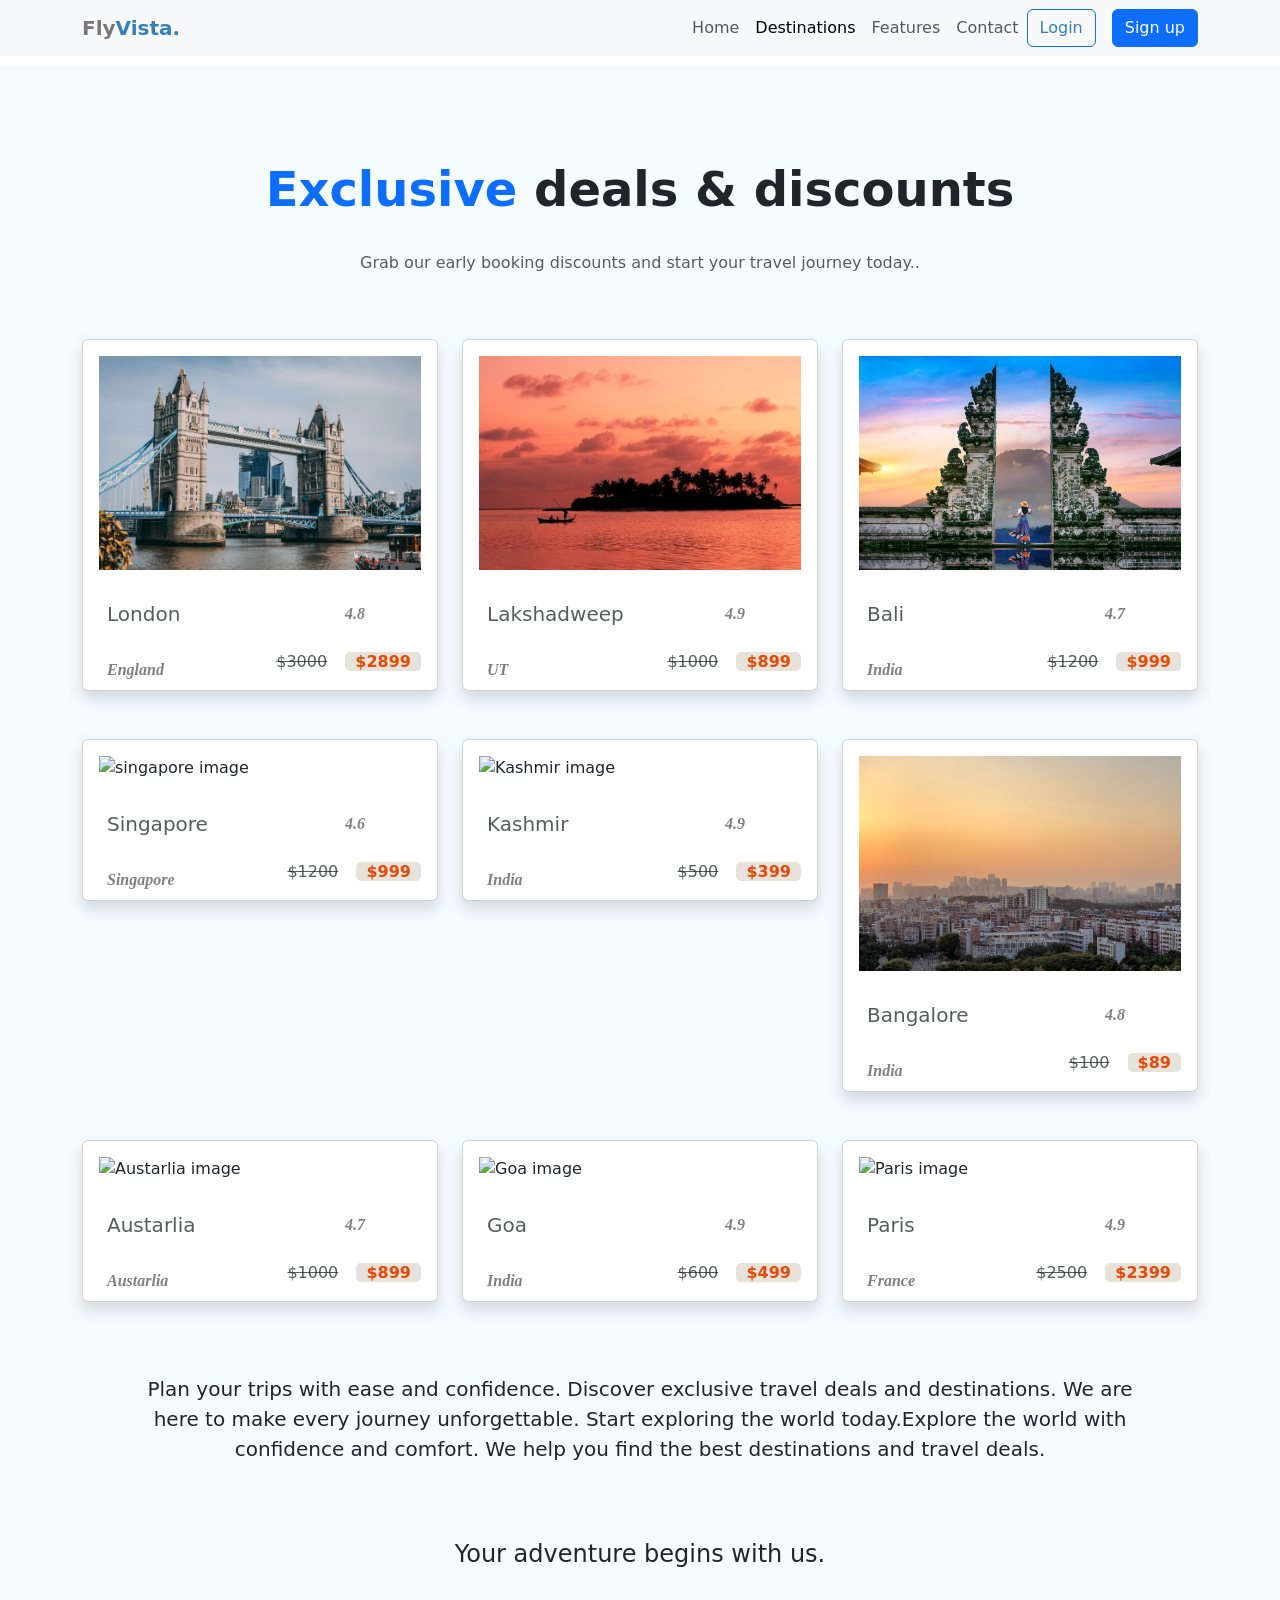
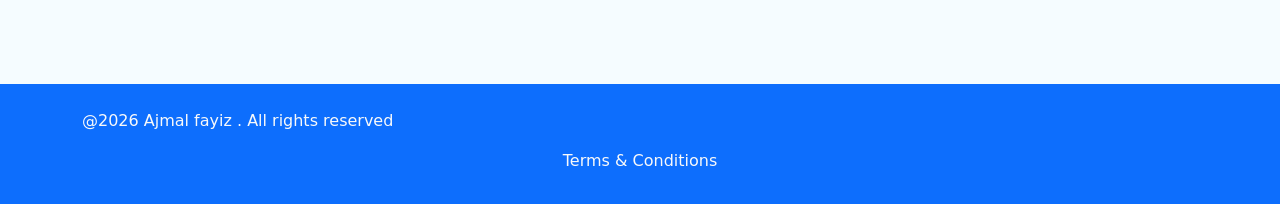
==== destination.html @ 72a9293c "first commit of index.html features.html destination.html contact.html" ====
<!DOCTYPE html>
<html lang="en">

<head>
    <meta charset="UTF-8">
    <meta name="viewport" content="width=device-width, initial-scale=1.0">
    <title>Tourify</title>
    <!-- bootstrap css style -->
    <link href="https://cdn.jsdelivr.net/npm/bootstrap@5.3.8/dist/css/bootstrap.min.css" rel="stylesheet"
        integrity="sha384-sRIl4kxILFvY47J16cr9ZwB07vP4J8+LH7qKQnuqkuIAvNWLzeN8tE5YBujZqJLB" crossorigin="anonymous">

    <!-- icon cdn link -->
    <link rel="stylesheet" href="https://cdnjs.cloudflare.com/ajax/libs/font-awesome/7.0.1/css/all.min.css">

    <!-- custom css style -->
    <link rel="stylesheet" href="css/styles.css">


</head>

<!-- body starts -->

<body>

    <!-- header starts -->

    <header>

        <!-- nav starts -->

        <nav class="navbar navbar-expand-lg bg-body-tertiary">
            <div class="container">
                <a class="nav navbar-brand fw-bold" href="#">Fly<span class="spanNew">Vista.</span></a>
                <button class="navbar-toggler" type="button" data-bs-toggle="collapse"
                    data-bs-target="#navbarSupportedContent" aria-controls="navbarSupportedContent"
                    aria-expanded="false" aria-label="Toggle navigation">
                    <span class="navbar-toggler-icon"></span>
                </button>
                <div class="collapse navbar-collapse" id="navbarSupportedContent">

                    <ul class="navbar-nav ms-auto mb-2 mb-lg-0">
                        <li class="nav-item">
                            <a class="nav-link " aria-current="page" href="index.html">Home</a>
                        </li>
                        <li class="nav-item">
                            <a class="nav-link active" href="destination.html">Destinations</a>
                        </li>
                        <li class="nav-item">
                            <a class="nav-link" href="features.html">Features</a>
                        </li>
                         <li class="nav-item">
                            <a class="nav-link" href="contact.html">Contact</a>
                        </li>
                    </ul>

                    <form class="d-flex gap-3">
                        <button class="btn btn-outline-primary" type="submit"> <a class="login" href="login.html"
                                id="#contact">Login</a> </button>
                        <button class="btn btn-primary" type="submit"><a class="signup" href="signup.html">Sign up</a>
                        </button>

                    </form>
                </div>
            </div>
        </nav>

        <!-- nav ends -->

        <!-- header ends -->
    </header>

    <!-- main starts -->
    <main>

        <!-- section starts -->
        <section class="sec py-5">
            <div class="container py-5">
                <h2 class="display-5 fw-bold text-center nb-5"><span class="text-primary">Exclusive</span> deals & discounts
                </h2>

                <p class="bagde text-muted text-center py-4">Grab our early booking discounts and start your travel
                    journey today..</p>
                <div class="row g-4">
                    <div class="col-12 col-md-6 col-lg-4">
                        <div class="card  shadow mt-lg-4 mt-4">
                            <img src="images/london.jpg" alt="london image" class="card-img-top py-3 px-3  ">
                            <div class="card-body d-flex  justify-content-xl-between px-4 ">
                                <h5 class="card-title bagde  text-muted">London</h5>
                                <div>
                                    <i class="fa-solid fa-star  text-warning d-flex px-5">&ensp; <span
                                            style="color: grey; font-family: 'Times New Roman', Times, serif  ;">4.8</span>
                                    </i>
                                </div>
                            </div>

                            <div
                                class="d-flex col justify-content-between justify-content-md-between justify-content-xl-between justify-content-lg-between pe-3">
                                <i class="fa-solid fa-location-dot text-warning d-flex px-3 pt-2"> &ensp;<span
                                        style="color: grey; font-family: 'Times New Roman', Times, serif;">
                                        England</span></i>
                                <p class="text-muted"><s> $3000</s> &ensp; <span class="sp">$2899</span>
                                </p>
                            </div>

                        </div>
                    </div>

                    <div class="col-12 col-md-6 col-lg-4">
                        <div class="card  shadow mt-lg-4 mt-4">
                            <img src="images/lakshasweep.jpg" alt="lakshasweep image" class="card-img-top py-3 px-3 ">
                            <div class="card-body d-flex justify-content-between justify-content-xl-between px-4 ">
                                <h5 class="card-title bagde  text-muted">Lakshadweep </h5>
                                <div>
                                    <i class="fa-solid fa-star text-warning d-flex px-5">&ensp; <span
                                            style="color: grey; font-family: 'Times New Roman', Times, serif  ;">4.9</span></i>
                                </div>
                            </div>

                            <div
                                class="d-flex col justify-content-between justify-content-md-between justify-content-xl-between justify-content-lg-between pe-3">
                                <i class="fa-solid fa-location-dot text-warning d-flex px-3 pt-2"> &ensp;<span
                                        style="color: grey; font-family: 'Times New Roman', Times, serif;">
                                        UT</span></i>
                                <p class="text-muted"><s> $1000</s> &ensp; <span class="sp">$899</span>
                                </p>
                            </div>

                        </div>
                    </div>

                    <div class="col-12 col-12 col-md-6 col-lg-4">
                        <div class="card  shadow mt-lg-4 mt-4">
                            <img src="images/bali.jpg" alt="bali image" class="card-img-top py-3 px-3">
                            <div class="card-body d-flex justify-content-between justify-content-xl-between px-4 ">
                                <h5 class="card-title bagde  text-muted ">Bali
                                </h5>
                                <div>
                                    <i class="fa-solid fa-star text-warning d-flex px-5">&ensp; <span
                                            style="color: grey; font-family: 'Times New Roman', Times, serif  ;">4.7</span>
                                    </i>
                                </div>
                            </div>

                            <div
                                class="d-flex col justify-content-between justify-content-md-between justify-content-xl-between justify-content-lg-between pe-3">
                                <i class="fa-solid fa-location-dot text-warning d-flex px-3 pt-2"> &ensp;<span
                                        style="color: grey; font-family: 'Times New Roman', Times, serif;">
                                        India</span></i>
                                <p class="text-muted"><s> $1200</s> &ensp; <span class="sp">$999</span>
                                </p>
                            </div>

                        </div>
                    </div>

                    <div class="col-12 col-md-6 col-lg-4">
                        <div class="card  shadow mt-lg-4 mt-4">
                            <img src="images/singapore.jpg" alt="singapore image" class="card-img-top py-3 px-3  ">
                            <div class="card-body d-flex justify-content-between justify-content-xl-between px-4 ">
                                <h5 class="card-title bagde  text-muted">Singapore</h5>
                                <div>
                                    <i class="fa-solid fa-star text-warning d-flex px-5"> &ensp;<span
                                            style="color: grey; font-family: 'Times New Roman', Times, serif  ;">4.6</span></i>
                                </div>
                            </div>

                            <div
                                class="d-flex col justify-content-between justify-content-md-between justify-content-xl-between justify-content-lg-between pe-3">
                                <i class="fa-solid fa-location-dot text-warning d-flex px-3 pt-2"> &ensp;<span
                                        style="color: grey; font-family: 'Times New Roman', Times, serif;">
                                        Singapore</span></i>
                                <p class="text-muted"><s> $1200</s> &ensp; <span class="sp">$999</span>
                                </p>
                            </div>

                        </div>
                    </div>

                    <div class="col-12 col-md-6 col-lg-4">
                        <div class="card  shadow mt-lg-4 mt-4">
                            <img src="https://images.pexels.com/photos/12750077/pexels-photo-12750077.jpeg?cs=srgb&dl=pexels-tauseefkhaliq-12750077.jpg&fm=jpg"
                                alt="Kashmir image" class="card-img-top py-3 px-3  ">
                            <div class="card-body d-flex justify-content-between justify-content-xl-between px-4 ">
                                <h5 class="card-title bagde  text-muted">Kashmir</h5>
                                <div>
                                    <i class="fa-solid fa-star text-warning d-flex px-5">&ensp; <span
                                            style="color: grey; font-family: 'Times New Roman', Times, serif  ;">4.9</span></i>
                                </div>
                            </div>

                            <div
                                class="d-flex col justify-content-between justify-content-md-between justify-content-xl-between justify-content-lg-between pe-3">
                                <i class="fa-solid fa-location-dot text-warning d-flex px-3 pt-2"> &ensp;<span
                                        style="color: grey; font-family: 'Times New Roman', Times, serif;">
                                        India</span></i>
                                <p class="text-muted"><s> $500</s> &ensp; <span class="sp">$399</span>
                                </p>
                            </div>

                        </div>
                    </div>

                    <div class="col-12 col-md-6 col-lg-4">
                        <div class="card  shadow mt-lg-4 mt-4">
                            <img src="images/beautiful.jpg" alt="Bangalore image" class="card-img-top py-3 px-3  ">
                            <div class="card-body d-flex justify-content-between justify-content-xl-between px-4 ">
                                <h5 class="card-title bagde  text-muted">Bangalore</h5>
                                <div>
                                    <i class="fa-solid fa-star text-warning d-flex px-5"> &ensp;<span
                                            style="color: grey; font-family: 'Times New Roman', Times, serif  ;">4.8</span></i>
                                </div>
                            </div>

                            <div
                                class="d-flex col justify-content-between justify-content-md-between justify-content-xl-between justify-content-lg-between pe-3">
                                <i class="fa-solid fa-location-dot text-warning d-flex px-3 pt-2"> &ensp;<span
                                        style="color: grey; font-family: 'Times New Roman', Times, serif;">
                                        India</span></i>
                                <p class="text-muted"><s> $100</s> &ensp; <span class="sp">$89</span>
                                </p>
                            </div>

                        </div>
                    </div>

                    <div class="col-12 col-md-6 col-lg-4">
                        <div class="card  shadow mt-lg-4 mt-4">
                            <img src="images/austarlia.jpg" alt="Austarlia image" class="card-img-top py-3 px-3  ">
                            <div class="card-body d-flex justify-content-between justify-content-xl-between px-4 ">
                                <h5 class="card-title bagde  text-muted">Austarlia</h5>
                                <div>
                                    <i class="fa-solid fa-star text-warning d-flex px-5"> &ensp;<span
                                            style="color: grey; font-family: 'Times New Roman', Times, serif  ;">4.7</span></i>
                                </div>
                            </div>

                            <div
                                class="d-flex col justify-content-between justify-content-md-between justify-content-xl-between justify-content-lg-between pe-3">
                                <i class="fa-solid fa-location-dot text-warning d-flex px-3 pt-2"> &ensp;<span
                                        style="color: grey; font-family: 'Times New Roman', Times, serif;">
                                        Austarlia</span></i>
                                <p class="text-muted"><s> $1000</s> &ensp; <span class="sp">$899</span>
                                </p>
                            </div>

                        </div>
                    </div>

                    <div class="col-12 col-md-6 col-lg-4">
                        <div class="card  shadow mt-lg-4 mt-4">
                            <img src="images/goa.jpg" alt="Goa image" class="card-img-top py-3 px-3  ">
                            <div class="card-body d-flex justify-content-between justify-content-xl-between px-4 ">
                                <h5 class="card-title bagde  text-muted">Goa</h5>
                                <div>
                                    <i class="fa-solid fa-star text-warning d-flex px-5"> &ensp;<span
                                            style="color: grey; font-family: 'Times New Roman', Times, serif  ;">4.9</span></i>
                                </div>
                            </div>

                            <div
                                class="d-flex col justify-content-between justify-content-md-between justify-content-xl-between justify-content-lg-between pe-3">
                                <i class="fa-solid fa-location-dot text-warning d-flex px-3 pt-2"> &ensp;<span
                                        style="color: grey; font-family: 'Times New Roman', Times, serif;">
                                        India</span></i>
                                <p class="text-muted"><s> $600</s> &ensp; <span class="sp">$499</span>
                                </p>
                            </div>

                        </div>
                    </div>

                    <div class="col-12 col-md-6 col-lg-4">
                        <div class="card  shadow mt-lg-4 mt-4">
                            <img src="https://media.istockphoto.com/id/635758088/photo/sunrise-at-the-eiffel-tower-in-paris-along-the-seine.jpg?s=612x612&w=0&k=20&c=rdy3aU1CDyh66mPyR5AAc1yJ0yEameR_v2vOXp2uuMM="
                                alt="Paris image" class="card-img-top py-3 px-3  ">
                            <div class="card-body d-flex justify-content-between justify-content-xl-between px-4 ">
                                <h5 class="card-title bagde  text-muted">Paris</h5>
                                <div>
                                    <i class="fa-solid fa-star text-warning d-flex px-5"> &ensp;<span
                                            style="color: grey; font-family: 'Times New Roman', Times, serif  ;">4.9</span></i>
                                </div>
                            </div>

                            <div
                                class="d-flex col justify-content-between justify-content-md-between justify-content-xl-between justify-content-lg-between pe-3">
                                <i class="fa-solid fa-location-dot text-warning d-flex px-3 pt-2"> &ensp;<span
                                        style="color: grey; font-family: 'Times New Roman', Times, serif;">
                                        France</span></i>
                                <p class="text-muted"><s> $2500</s> &ensp; <span class="sp">$2399</span>
                                </p>
                            </div>

                        </div>
                    </div>
                </div>
                <p class="lead py-4 text-center m-5">Plan your trips with ease and confidence.
                    Discover exclusive travel deals and destinations.
                    We are here to make every journey unforgettable.
                    Start exploring the world today.Explore the world with confidence and comfort.
                    We help you find the best destinations and travel deals.
                </p>

                <p class="fs-4 text-center">Your adventure begins with us.</p>
            </div>



            </div>
            </div>
        </section>

        <!-- section ends -->


        <!-- main ends -->
    </main>

    <!-- footer starts -->

    <footer class="bg-primary text-light d-flex align-items-center ">
        <div class="container">
            <div class="row ">
                <div class="col-md-6 text-center text-md-start mb-3 mb-md-0">
                    <p class="para1">@2026 Ajmal fayiz . All rights reserved</p>
                </div>
                <div class="col-md-6 text-center text-md-end ">
                    <a href="https://github.com/Ajmalfayiz" target="_blank" class="text-light me-3 fs-4 "><i
                            class="fa-brands fa-github"></i></a>
                    <a href="https://www.linkedin.com/in/ajmalfayiz/" target="_blank" class="text-light me-3 fs-4 "><i
                            class="fa-brands fa-linkedin"></i></a>
                    <a href="https://x.com/ajmal___aju_" target="_blank" class="text-light me-3 fs-4 "><i
                            class="fa-brands fa-x-twitter"></i></a>
                </div>
                <div>
                    <p class="d-flex justify-content-center  text-light">Terms & Conditions</p>
                </div>
            </div>

        </div>
    </footer>

    <!-- footer ends -->


    <!-- bootsrap script -->
    <script src="https://cdn.jsdelivr.net/npm/bootstrap@5.3.8/dist/js/bootstrap.bundle.min.js"
        integrity="sha384-FKyoEForCGlyvwx9Hj09JcYn3nv7wiPVlz7YYwJrWVcXK/BmnVDxM+D2scQbITxI"
        crossorigin="anonymous"></script>

</body>

<!-- body ends -->

</html>
---- css/styles.css ----
* {
    margin: 0;
    padding: 0;
    box-sizing: border-box;
}

.nav {
    color: #7c7676;
}

.navbar {
    position: fixed;
    top: 0;
    left: 0;
    width: 100%;
    z-index: 2;
}

main {
    margin-top: 65px;
    background-color: #F5FCFF;
}

.spanNew {
    color: #3580b8;
}

.form-select {
    border: 1px solid #3580b8;
    width: 180px;
    margin-top: 15px;
}

.signupDiv{
background-color: white;
}

placeholder {
    font-size: small;
}

footer {
    height: 120px;
    padding-top: 10px;
}

.cards {
    width: 200px;
    height: 200px;
}

.card-titles{
    padding-top: 10px;
}

.icons {
    width: 40px;
    height: 40px;
    position: relative;
    left: 10px;
    top: 10px;
}

.s-m-icon{
    width: 25px;
    height: 25px;
}


.small-div{
    padding: 10px;
}


.sp{
border-radius: 5px;
color: rgb(231, 74, 7);;
background-color:rgb(231, 227, 218); 
width: 50px;
padding: 0 10px 0 10px;
}

.login{
    text-decoration: none;
    color:#3580b8; 
}

.signup{
    text-decoration: none;
    color: #fff;

}

.signupBtn a{
        text-decoration: none;
}

.forgot-link{
   text-decoration: none; 
   color: #01418b;
}

/* .card:hover{
transform:translateY(-30px) ;
} */

span{
    font-weight: bold;
}
/* media query */

@media(min-width:320px) and (max-width:767px) {
    .sm-div {
        background-color: white;
        height: 603px;
        width: 95%;
        padding-bottom: 20px;
        align-items: center;
        border-radius: 10px;

    }

    .card-ico {
        width: 98%;
        height: 180px;
        padding-bottom: 20px;

    }

    .card-text{
        font-size: medium;
    }

}

@media(min-width:320px) and (max-width:767px) {
    .small-div {
        background-color: white;
        height: 500px;
        width: 85%;
        padding: 30px;
        align-items: center;
        border-radius: 20px;
    
    }

}
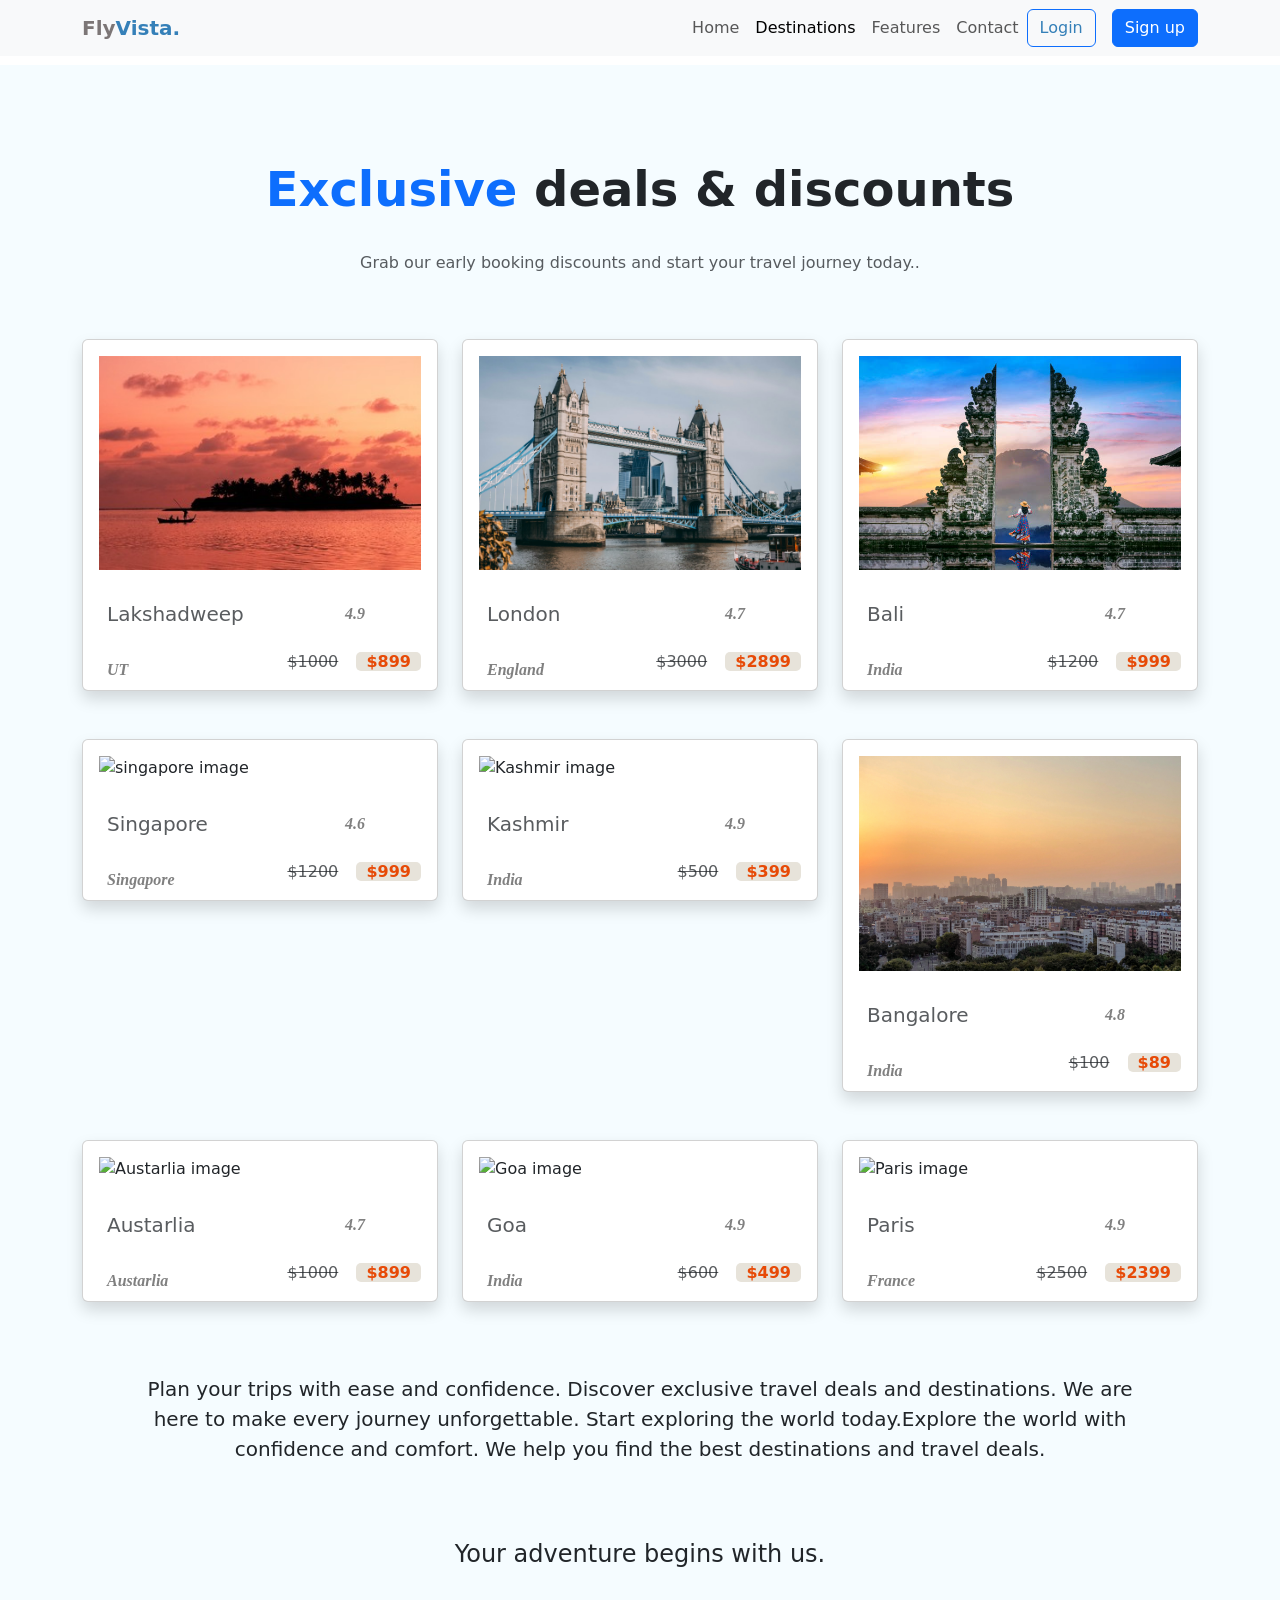
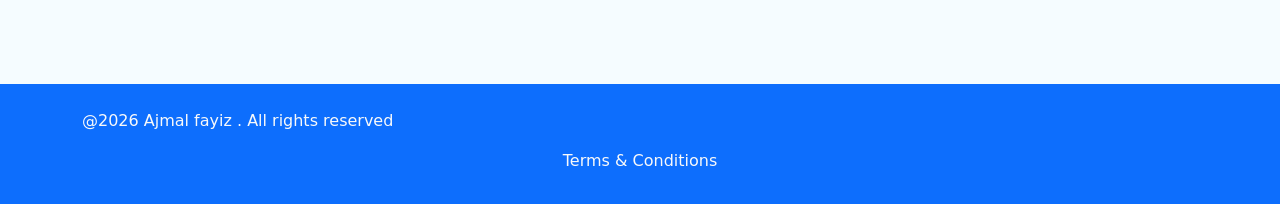
==== commit 6283aa04: "commit destination.html" ====
--- a/destination.html
+++ b/destination.html
@@ -48,7 +48,7 @@
                         <li class="nav-item">
                             <a class="nav-link" href="features.html">Features</a>
                         </li>
-                         <li class="nav-item">
+                        <li class="nav-item">
                             <a class="nav-link" href="contact.html">Contact</a>
                         </li>
                     </ul>
@@ -75,35 +75,16 @@
         <!-- section starts -->
         <section class="sec py-5">
             <div class="container py-5">
-                <h2 class="display-5 fw-bold text-center nb-5"><span class="text-primary">Exclusive</span> deals & discounts
+                <h2 class="display-5 fw-bold text-center nb-5"><span class="text-primary">Exclusive</span> deals &
+                    discounts
                 </h2>
 
                 <p class="bagde text-muted text-center py-4">Grab our early booking discounts and start your travel
-                    journey today..</p>
+                    journey today..
+                </p>
+
                 <div class="row g-4">
-                    <div class="col-12 col-md-6 col-lg-4">
-                        <div class="card  shadow mt-lg-4 mt-4">
-                            <img src="images/london.jpg" alt="london image" class="card-img-top py-3 px-3  ">
-                            <div class="card-body d-flex  justify-content-xl-between px-4 ">
-                                <h5 class="card-title bagde  text-muted">London</h5>
-                                <div>
-                                    <i class="fa-solid fa-star  text-warning d-flex px-5">&ensp; <span
-                                            style="color: grey; font-family: 'Times New Roman', Times, serif  ;">4.8</span>
-                                    </i>
-                                </div>
-                            </div>
-
-                            <div
-                                class="d-flex col justify-content-between justify-content-md-between justify-content-xl-between justify-content-lg-between pe-3">
-                                <i class="fa-solid fa-location-dot text-warning d-flex px-3 pt-2"> &ensp;<span
-                                        style="color: grey; font-family: 'Times New Roman', Times, serif;">
-                                        England</span></i>
-                                <p class="text-muted"><s> $3000</s> &ensp; <span class="sp">$2899</span>
-                                </p>
-                            </div>
-
-                        </div>
-                    </div>
+                   
 
                     <div class="col-12 col-md-6 col-lg-4">
                         <div class="card  shadow mt-lg-4 mt-4">
@@ -128,12 +109,11 @@
                         </div>
                     </div>
 
-                    <div class="col-12 col-12 col-md-6 col-lg-4">
-                        <div class="card  shadow mt-lg-4 mt-4">
-                            <img src="images/bali.jpg" alt="bali image" class="card-img-top py-3 px-3">
-                            <div class="card-body d-flex justify-content-between justify-content-xl-between px-4 ">
-                                <h5 class="card-title bagde  text-muted ">Bali
-                                </h5>
+                     <div class="col-12 col-md-6 col-lg-4">
+                        <div class="card  shadow mt-lg-4 mt-4">
+                            <img src="images/london.jpg" alt="london image" class="card-img-top py-3 px-3  ">
+                            <div class="card-body d-flex justify-content-between justify-content-xl-between px-4 ">
+                                <h5 class="card-title bagde  text-muted">London</h5>
                                 <div>
                                     <i class="fa-solid fa-star text-warning d-flex px-5">&ensp; <span
                                             style="color: grey; font-family: 'Times New Roman', Times, serif  ;">4.7</span>
@@ -141,6 +121,30 @@
                                 </div>
                             </div>
 
+                            <div class="d-flex col justify-content-between justify-content-md-between justify-content-xl-between justify-content-lg-between pe-3">
+                                <i class="fa-solid fa-location-dot text-warning d-flex px-3 pt-2"> &ensp;<span
+                                        style="color: grey; font-family: 'Times New Roman', Times, serif;">
+                                        England</span></i>
+                                <p class="text-muted"><s> $3000</s> &ensp; <span class="sp">$2899</span>
+                                </p>
+                            </div>
+
+                        </div>
+                    </div>
+
+                    <div class="col-12 col-12 col-md-6 col-lg-4">
+                        <div class="card  shadow mt-lg-4 mt-4">
+                            <img src="images/bali.jpg" alt="bali image" class="card-img-top py-3 px-3">
+                            <div class="card-body d-flex justify-content-between justify-content-xl-between px-4 ">
+                                <h5 class="card-title bagde  text-muted ">Bali
+                                </h5>
+                                <div>
+                                    <i class="fa-solid fa-star text-warning d-flex px-5">&ensp; <span
+                                            style="color: grey; font-family: 'Times New Roman', Times, serif  ;">4.7</span>
+                                    </i>
+                                </div>
+                            </div>
+
                             <div
                                 class="d-flex col justify-content-between justify-content-md-between justify-content-xl-between justify-content-lg-between pe-3">
                                 <i class="fa-solid fa-location-dot text-warning d-flex px-3 pt-2"> &ensp;<span
@@ -293,6 +297,7 @@
                         </div>
                     </div>
                 </div>
+
                 <p class="lead py-4 text-center m-5">Plan your trips with ease and confidence.
                     Discover exclusive travel deals and destinations.
                     We are here to make every journey unforgettable.
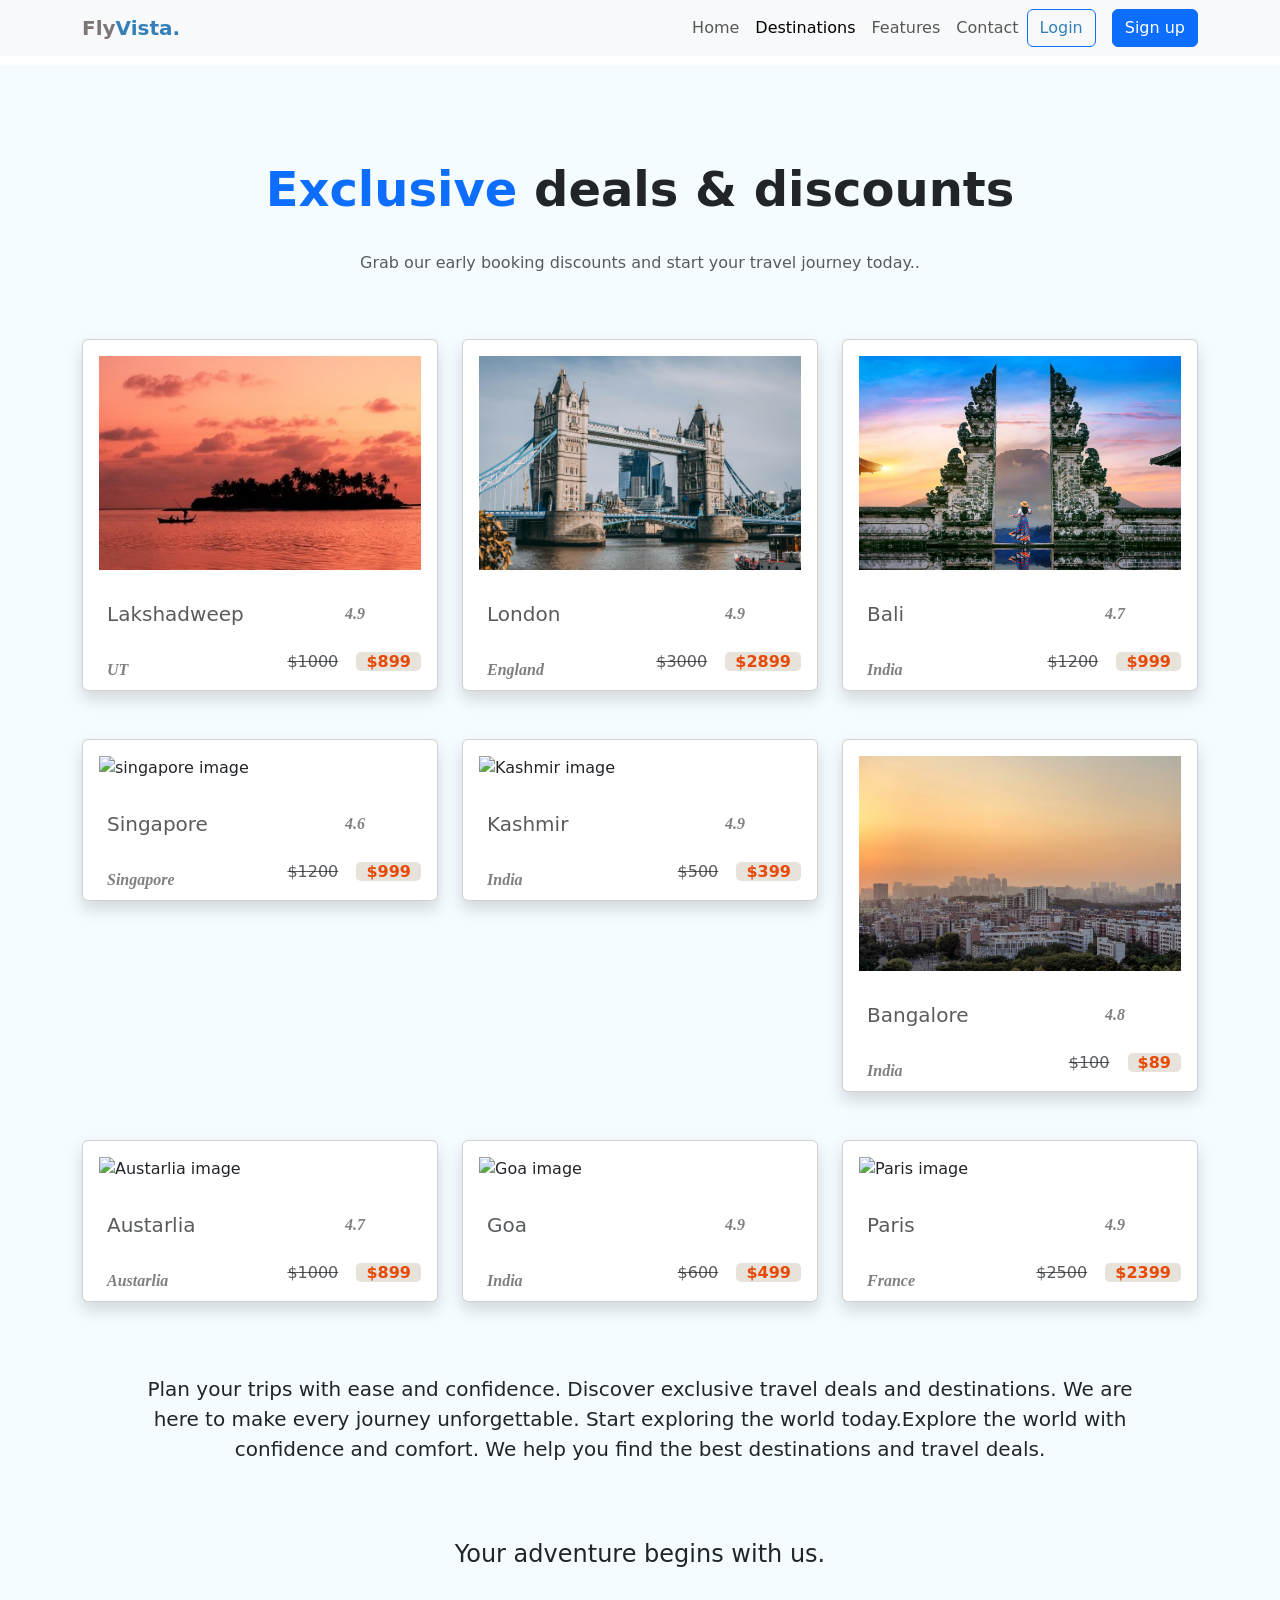
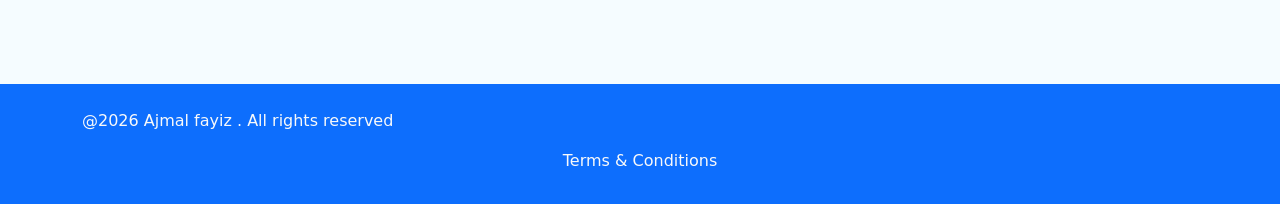
==== commit 200a2ba0: "commit destination.html" ====
--- a/destination.html
+++ b/destination.html
@@ -116,7 +116,7 @@
                                 <h5 class="card-title bagde  text-muted">London</h5>
                                 <div>
                                     <i class="fa-solid fa-star text-warning d-flex px-5">&ensp; <span
-                                            style="color: grey; font-family: 'Times New Roman', Times, serif  ;">4.7</span>
+                                            style="color: grey; font-family: 'Times New Roman', Times, serif  ;">4.9</span>
                                     </i>
                                 </div>
                             </div>
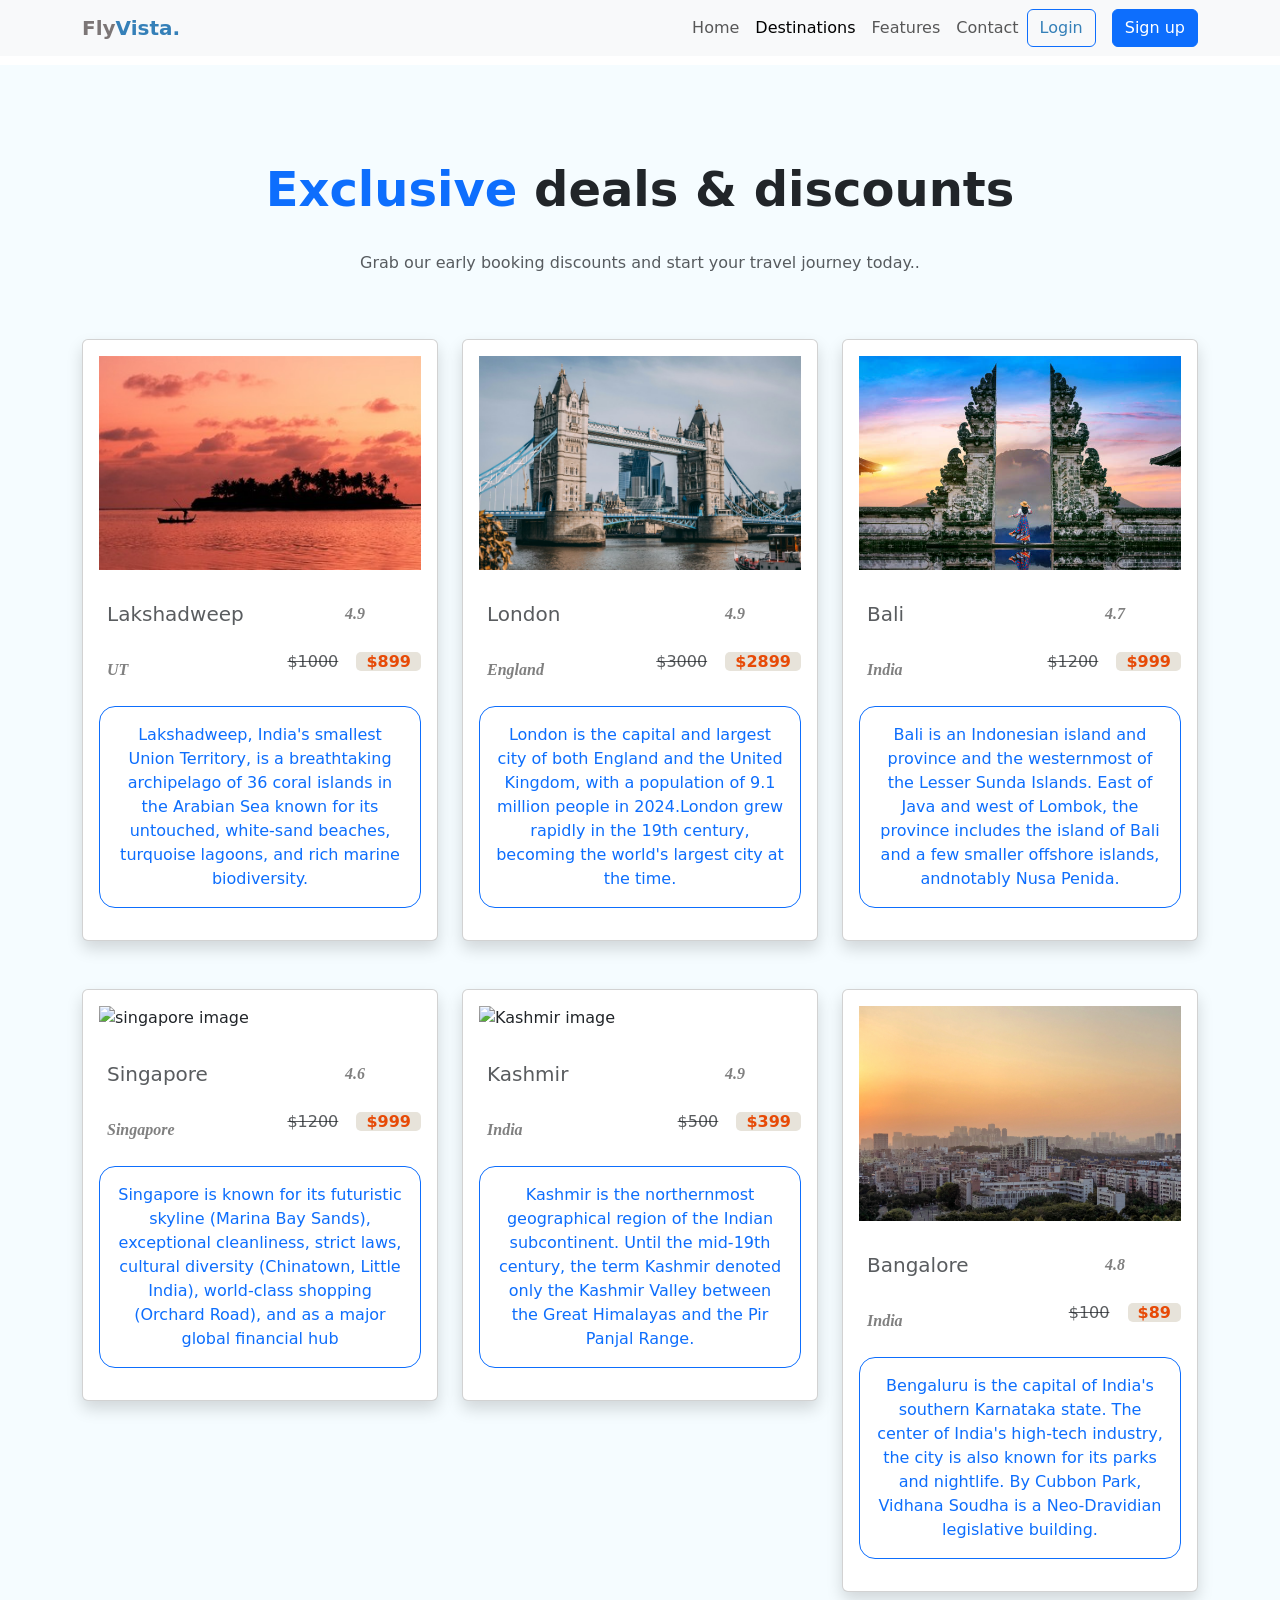
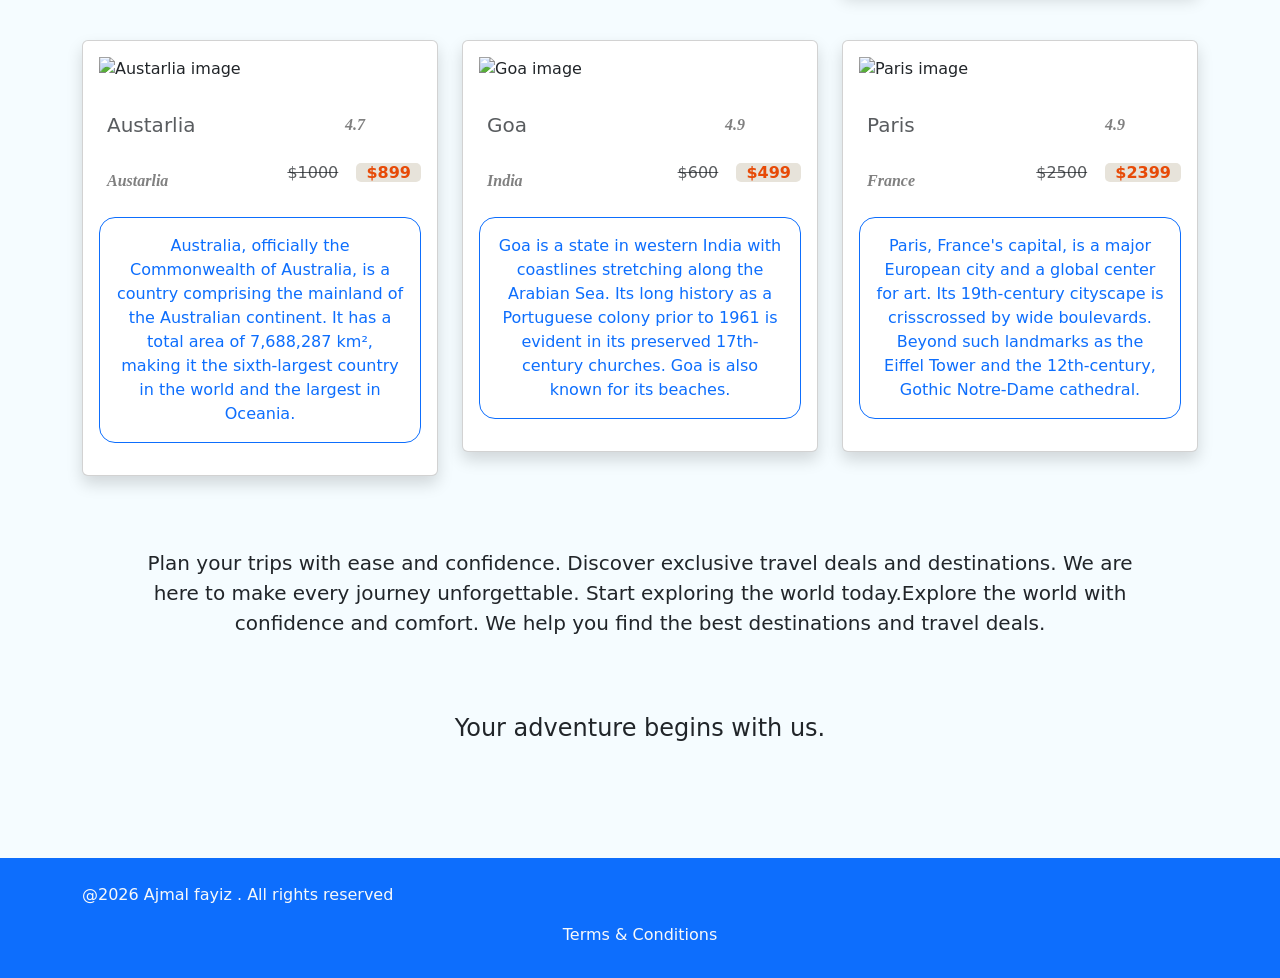
==== commit 26ff7f08: "final commit on destination.html" ====
--- a/destination.html
+++ b/destination.html
@@ -84,7 +84,7 @@
                 </p>
 
                 <div class="row g-4">
-                   
+
 
                     <div class="col-12 col-md-6 col-lg-4">
                         <div class="card  shadow mt-lg-4 mt-4">
@@ -95,6 +95,7 @@
                                     <i class="fa-solid fa-star text-warning d-flex px-5">&ensp; <span
                                             style="color: grey; font-family: 'Times New Roman', Times, serif  ;">4.9</span></i>
                                 </div>
+
                             </div>
 
                             <div
@@ -105,11 +106,18 @@
                                 <p class="text-muted"><s> $1000</s> &ensp; <span class="sp">$899</span>
                                 </p>
                             </div>
-
-                        </div>
-                    </div>
-
-                     <div class="col-12 col-md-6 col-lg-4">
+                            <div class="p-3">
+                                <p class="text-center border border-primary text-primary rounded-4  p-3 lead fs-6">Lakshadweep, India's smallest
+                                    Union Territory, is a
+                                    breathtaking archipelago of 36
+                                    coral islands in the Arabian Sea known for its untouched, white-sand beaches,
+                                    turquoise
+                                    lagoons, and rich marine biodiversity. </p>
+                            </div>
+                        </div>
+                    </div>
+
+                    <div class="col-12 col-md-6 col-lg-4">
                         <div class="card  shadow mt-lg-4 mt-4">
                             <img src="images/london.jpg" alt="london image" class="card-img-top py-3 px-3  ">
                             <div class="card-body d-flex justify-content-between justify-content-xl-between px-4 ">
@@ -121,14 +129,17 @@
                                 </div>
                             </div>
 
-                            <div class="d-flex col justify-content-between justify-content-md-between justify-content-xl-between justify-content-lg-between pe-3">
+                            <div
+                                class="d-flex col justify-content-between justify-content-md-between justify-content-xl-between justify-content-lg-between pe-3">
                                 <i class="fa-solid fa-location-dot text-warning d-flex px-3 pt-2"> &ensp;<span
                                         style="color: grey; font-family: 'Times New Roman', Times, serif;">
                                         England</span></i>
                                 <p class="text-muted"><s> $3000</s> &ensp; <span class="sp">$2899</span>
                                 </p>
                             </div>
-
+<div class="p-3">
+                                <p class="text-center border border-primary text-primary rounded-4  p-3 lead fs-6">London is the capital and largest city of both England and the United Kingdom, with a population of 9.1 million people in 2024.London grew rapidly in the 19th century, becoming the world's largest city at the time. </p>
+                            </div>
                         </div>
                     </div>
 
@@ -153,7 +164,9 @@
                                 <p class="text-muted"><s> $1200</s> &ensp; <span class="sp">$999</span>
                                 </p>
                             </div>
-
+<div class="p-3">
+                                <p class="text-center border border-primary text-primary rounded-4  p-3 lead fs-6">Bali is an Indonesian island and province and the westernmost of the Lesser Sunda Islands. East of Java and west of Lombok, the province includes the island of Bali and a few smaller offshore islands, andnotably Nusa Penida.</p>
+                            </div>
                         </div>
                     </div>
 
@@ -176,7 +189,9 @@
                                 <p class="text-muted"><s> $1200</s> &ensp; <span class="sp">$999</span>
                                 </p>
                             </div>
-
+<div class="p-3">
+                                <p class="text-center border border-primary text-primary rounded-4  p-3 lead fs-6">Singapore is known for its futuristic skyline (Marina Bay Sands), exceptional cleanliness, strict laws, cultural diversity (Chinatown, Little India), world-class shopping (Orchard Road), and as a major global financial hub</p>
+                            </div>
                         </div>
                     </div>
 
@@ -200,7 +215,9 @@
                                 <p class="text-muted"><s> $500</s> &ensp; <span class="sp">$399</span>
                                 </p>
                             </div>
-
+<div class="p-3">
+                                <p class="text-center border border-primary text-primary rounded-4  p-3 lead fs-6">Kashmir is the northernmost geographical region of the Indian subcontinent. Until the mid-19th century, the term Kashmir denoted only the Kashmir Valley between the Great Himalayas and the Pir Panjal Range.</p>
+                            </div>
                         </div>
                     </div>
 
@@ -223,13 +240,16 @@
                                 <p class="text-muted"><s> $100</s> &ensp; <span class="sp">$89</span>
                                 </p>
                             </div>
-
-                        </div>
-                    </div>
-
-                    <div class="col-12 col-md-6 col-lg-4">
-                        <div class="card  shadow mt-lg-4 mt-4">
-                            <img src="images/austarlia.jpg" alt="Austarlia image" class="card-img-top py-3 px-3  ">
+<div class="p-3">
+                                <p class="text-center border border-primary text-primary rounded-4  p-3 lead fs-6">Bengaluru  is the capital of India's southern Karnataka state. The center of India's high-tech industry, the city is also known for its parks and nightlife. By Cubbon Park, Vidhana Soudha is a Neo-Dravidian legislative building.  </p>
+                            </div>
+                        </div>
+                    </div>
+
+                    <div class="col-12 col-md-6 col-lg-4">
+                        <div class="card  shadow mt-lg-4 mt-4">
+                            <img src="https://media.istockphoto.com/id/512882300/photo/sydney-opera-house.jpg?s=612x612&w=0&k=20&c=W-CpLxrNiqZsuMzKnntkiWw3ODFaXjMfLRzU5cKY9zk="
+                                alt="Austarlia image" class="card-img-top py-3 px-3  ">
                             <div class="card-body d-flex justify-content-between justify-content-xl-between px-4 ">
                                 <h5 class="card-title bagde  text-muted">Austarlia</h5>
                                 <div>
@@ -246,13 +266,16 @@
                                 <p class="text-muted"><s> $1000</s> &ensp; <span class="sp">$899</span>
                                 </p>
                             </div>
-
-                        </div>
-                    </div>
-
-                    <div class="col-12 col-md-6 col-lg-4">
-                        <div class="card  shadow mt-lg-4 mt-4">
-                            <img src="images/goa.jpg" alt="Goa image" class="card-img-top py-3 px-3  ">
+<div class="p-3">
+                                <p class="text-center border border-primary text-primary rounded-4  p-3 lead fs-6">Australia, officially the Commonwealth of Australia, is a country comprising the mainland of the Australian continent. It has a total area of 7,688,287 km², making it the sixth-largest country in the world and the largest in Oceania. </p>
+                            </div>
+                        </div>
+                    </div>
+
+                    <div class="col-12 col-md-6 col-lg-4">
+                        <div class="card  shadow mt-lg-4 mt-4">
+                            <img src="https://foodandtravel.com/imager/hours/181221/shutterstock_401743036_821631bb23140209ea99c8f810f75634.jpg"
+                                alt="Goa image" class="card-img-top py-3 px-3  ">
                             <div class="card-body d-flex justify-content-between justify-content-xl-between px-4 ">
                                 <h5 class="card-title bagde  text-muted">Goa</h5>
                                 <div>
@@ -269,7 +292,9 @@
                                 <p class="text-muted"><s> $600</s> &ensp; <span class="sp">$499</span>
                                 </p>
                             </div>
-
+<div class="p-3">
+                                <p class="text-center border border-primary text-primary rounded-4  p-3 lead fs-6">Goa is a state in western India with coastlines stretching along the Arabian Sea. Its long history as a Portuguese colony prior to 1961 is evident in its preserved 17th-century churches. Goa is also known for its beaches.</p>
+                            </div>
                         </div>
                     </div>
 
@@ -293,7 +318,9 @@
                                 <p class="text-muted"><s> $2500</s> &ensp; <span class="sp">$2399</span>
                                 </p>
                             </div>
-
+<div class="p-3">
+                                <p class="text-center border border-primary text-primary rounded-4  p-3 lead fs-6">Paris, France's capital, is a major European city and a global center for art. Its 19th-century cityscape is crisscrossed by wide boulevards. Beyond such landmarks as the Eiffel Tower and the 12th-century, Gothic Notre-Dame cathedral.</p>
+                            </div>
                         </div>
                     </div>
                 </div>
